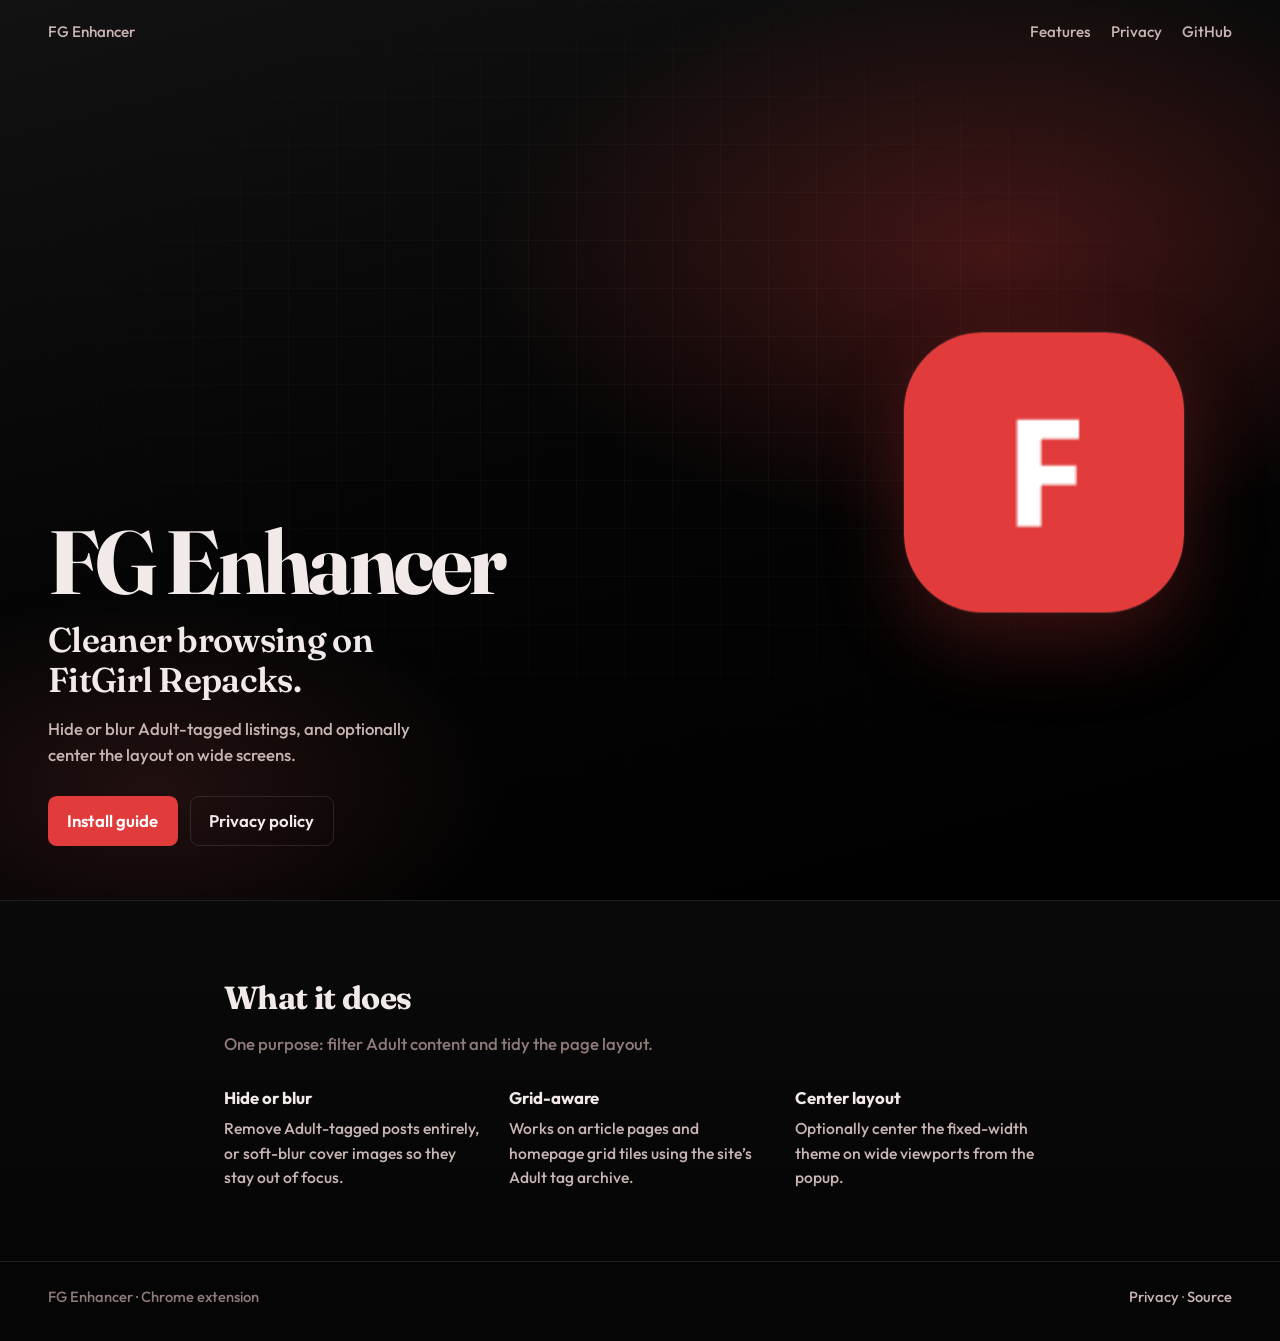
==== index.html @ 4203593f "Prepare FG Enhancer for Chrome Web Store and GitHub Pages. Unify branding, add store listing docs an" ====
<!DOCTYPE html>
<html lang="en">
  <head>
    <meta charset="utf-8" />
    <meta name="viewport" content="width=device-width, initial-scale=1" />
    <title>FG Enhancer</title>
    <meta
      name="description"
      content="Hide or blur Adult-tagged listings and optionally center the layout on fitgirl-repacks.site."
    />
    <link rel="icon" href="site/icon-48.png" type="image/png" />
    <link
      rel="preload"
      href="site/fonts/fraunces.woff2"
      as="font"
      type="font/woff2"
      crossorigin
    />
    <link
      rel="preload"
      href="site/fonts/outfit.woff2"
      as="font"
      type="font/woff2"
      crossorigin
    />
    <link rel="stylesheet" href="site.css" />
  </head>
  <body>
    <a class="skip" href="#main">Skip to content</a>

    <header class="site-header">
      <a href="./">FG Enhancer</a>
      <nav class="nav" aria-label="Primary">
        <a href="#features">Features</a>
        <a href="privacy.html">Privacy</a>
        <a href="https://github.com/nadeem-elbarbari/Fitgirl-Enhancer">GitHub</a>
      </nav>
    </header>

    <main id="main">
      <section class="hero" aria-labelledby="brand">
        <div class="hero-mark">
          <img
            src="site/icon-128.png"
            width="128"
            height="128"
            alt=""
            fetchpriority="high"
          />
        </div>
        <div class="hero-copy">
          <p class="brand" id="brand">FG Enhancer</p>
          <h1 class="headline">Cleaner browsing on FitGirl Repacks.</h1>
          <p class="lede">
            Hide or blur Adult-tagged listings, and optionally center the layout
            on wide screens.
          </p>
          <div class="cta-row">
            <a
              class="btn btn-primary"
              href="https://github.com/nadeem-elbarbari/Fitgirl-Enhancer#load-unpacked"
              >Install guide</a
            >
            <a class="btn btn-ghost" href="privacy.html">Privacy policy</a>
          </div>
        </div>
      </section>

      <section class="features" id="features" aria-labelledby="features-heading">
        <div class="features-inner">
          <h2 id="features-heading">What it does</h2>
          <p>One purpose: filter Adult content and tidy the page layout.</p>
          <ul class="feature-list">
            <li>
              <h3>Hide or blur</h3>
              <p>
                Remove Adult-tagged posts entirely, or soft-blur cover images so
                they stay out of focus.
              </p>
            </li>
            <li>
              <h3>Grid-aware</h3>
              <p>
                Works on article pages and homepage grid tiles using the site’s
                Adult tag archive.
              </p>
            </li>
            <li>
              <h3>Center layout</h3>
              <p>
                Optionally center the fixed-width theme on wide viewports from
                the popup.
              </p>
            </li>
          </ul>
        </div>
      </section>
    </main>

    <footer class="site-footer">
      <span>FG Enhancer · Chrome extension</span>
      <span>
        <a href="privacy.html">Privacy</a>
        ·
        <a href="https://github.com/nadeem-elbarbari/Fitgirl-Enhancer">Source</a>
      </span>
    </footer>
  </body>
</html>
---- site.css ----
@font-face {
  font-family: "Fraunces";
  font-style: normal;
  font-weight: 600 700;
  font-display: swap;
  src: url("site/fonts/fraunces.woff2") format("woff2");
}

@font-face {
  font-family: "Outfit";
  font-style: normal;
  font-weight: 500 700;
  font-display: swap;
  src: url("site/fonts/outfit.woff2") format("woff2");
}

:root {
  color-scheme: dark;
  --ink: #f2e9e9;
  --ink-soft: #c9b4b4;
  --muted: #8f7a7a;
  --accent: #e23b3b;
  --accent-bright: #ff6b6b;
  --line: rgb(242 233 233 / 0.12);
  --bg: #050505;
  --ease: cubic-bezier(0.22, 1, 0.36, 1);
  accent-color: var(--accent);
}

*,
*::before,
*::after {
  box-sizing: border-box;
}

html {
  scroll-behavior: smooth;
}

body {
  margin: 0;
  min-height: 100dvh;
  color: var(--ink);
  background: var(--bg);
  font-family: "Outfit", "Segoe UI", sans-serif;
  font-weight: 500;
  font-size: 1.05rem;
  line-height: 1.55;
  -webkit-font-smoothing: antialiased;
}

a {
  color: var(--accent-bright);
  text-underline-offset: 0.18em;
}

a:hover {
  color: #fff;
}

.skip {
  position: absolute;
  left: 1rem;
  top: 1rem;
  padding: 0.5rem 0.75rem;
  background: #161616;
  color: var(--ink);
  border-radius: 0.4rem;
  transform: translateY(-150%);
  transition: transform 160ms var(--ease);
  z-index: 10;
}

.skip:focus {
  transform: translateY(0);
  outline: 2px solid var(--accent);
  outline-offset: 2px;
}

.site-header {
  position: absolute;
  inset: 0 0 auto;
  z-index: 2;
  display: flex;
  justify-content: space-between;
  align-items: center;
  padding: 1.25rem clamp(1.25rem, 4vw, 3rem);
}

.site-header a {
  color: var(--ink-soft);
  text-decoration: none;
  font-size: 0.95rem;
}

.site-header a:hover,
.site-header a[aria-current="page"] {
  color: var(--ink);
}

.nav {
  display: flex;
  gap: 1.25rem;
}

.hero {
  position: relative;
  isolation: isolate;
  min-height: 100dvh;
  display: grid;
  align-items: end;
  padding: clamp(5.5rem, 12vh, 7rem) clamp(1.25rem, 4vw, 3rem) clamp(2.5rem, 6vh, 4rem);
  overflow: hidden;
}

.hero::before {
  content: "";
  position: absolute;
  inset: 0;
  z-index: -2;
  background:
    radial-gradient(ellipse 70% 55% at 78% 28%, rgb(226 59 59 / 0.28), transparent 58%),
    radial-gradient(ellipse 50% 40% at 12% 88%, rgb(255 107 107 / 0.12), transparent 55%),
    linear-gradient(165deg, #121212 0%, #050505 48%, #000 100%);
  animation: glow 10s ease-in-out infinite alternate;
}

.hero::after {
  content: "";
  position: absolute;
  inset: 0;
  z-index: -1;
  background-image:
    linear-gradient(rgb(242 233 233 / 0.035) 1px, transparent 1px),
    linear-gradient(90deg, rgb(242 233 233 / 0.035) 1px, transparent 1px);
  background-size: 48px 48px;
  mask-image: radial-gradient(ellipse 75% 70% at 50% 40%, #000 20%, transparent 75%);
  pointer-events: none;
}

.hero-copy {
  max-width: 36rem;
}

.brand {
  margin: 0 0 1rem;
  font-family: "Fraunces", Georgia, serif;
  font-size: clamp(3.2rem, 9vw, 5.6rem);
  font-weight: 700;
  letter-spacing: -0.04em;
  line-height: 0.95;
  animation: rise 700ms var(--ease) both;
}

.headline {
  margin: 0;
  max-width: 18ch;
  font-family: "Fraunces", Georgia, serif;
  font-size: clamp(1.55rem, 3.4vw, 2.15rem);
  font-weight: 600;
  letter-spacing: -0.02em;
  line-height: 1.15;
  color: var(--ink);
  animation: rise 760ms var(--ease) 60ms both;
}

.lede {
  margin: 1rem 0 0;
  max-width: 34ch;
  color: var(--ink-soft);
  font-size: 1.05rem;
  animation: rise 820ms var(--ease) 110ms both;
}

.cta-row {
  display: flex;
  flex-wrap: wrap;
  gap: 0.75rem;
  margin-top: 1.75rem;
  animation: rise 880ms var(--ease) 160ms both;
}

.btn {
  display: inline-flex;
  align-items: center;
  justify-content: center;
  min-height: 2.75rem;
  padding: 0.7rem 1.15rem;
  border-radius: 0.55rem;
  border: 1px solid transparent;
  font: inherit;
  font-weight: 600;
  text-decoration: none;
  transition:
    transform 180ms var(--ease),
    background-color 180ms var(--ease),
    border-color 180ms var(--ease),
    color 180ms var(--ease);
}

.btn:focus-visible {
  outline: 2px solid var(--accent-bright);
  outline-offset: 3px;
}

.btn-primary {
  background: var(--accent);
  color: #fff;
}

.btn-primary:hover {
  background: var(--accent-bright);
  color: #fff;
  transform: translateY(-2px);
}

.btn-ghost {
  background: transparent;
  border-color: var(--line);
  color: var(--ink);
}

.btn-ghost:hover {
  border-color: rgb(242 233 233 / 0.35);
  color: #fff;
  transform: translateY(-2px);
}

.hero-mark {
  position: absolute;
  right: clamp(1rem, 8vw, 6rem);
  top: 50%;
  width: min(42vw, 280px);
  aspect-ratio: 1;
  translate: 0 -42%;
  border-radius: 28%;
  box-shadow:
    0 0 0 1px rgb(242 233 233 / 0.08),
    0 30px 80px rgb(226 59 59 / 0.25);
  animation: float-in 900ms var(--ease) 80ms both, drift 7s ease-in-out 1s infinite alternate;
}

.hero-mark img {
  display: block;
  width: 100%;
  height: 100%;
  object-fit: cover;
  border-radius: inherit;
}

.features {
  padding: clamp(3rem, 8vh, 5rem) clamp(1.25rem, 4vw, 3rem);
  border-top: 1px solid var(--line);
  background: linear-gradient(180deg, #0a0a0a, #050505);
}

.features-inner {
  max-width: 52rem;
  margin: 0 auto;
}

.features h2 {
  margin: 0 0 0.5rem;
  font-family: "Fraunces", Georgia, serif;
  font-size: clamp(1.6rem, 3vw, 2rem);
  letter-spacing: -0.02em;
}

.features > .features-inner > p {
  margin: 0 0 1.75rem;
  color: var(--muted);
  max-width: 40ch;
}

.feature-list {
  margin: 0;
  padding: 0;
  list-style: none;
  display: grid;
  gap: 1.25rem;
}

@media (min-width: 720px) {
  .feature-list {
    grid-template-columns: repeat(3, 1fr);
    gap: 1.5rem;
  }
}

.feature-list h3 {
  margin: 0 0 0.35rem;
  font-size: 1.05rem;
  font-weight: 700;
}

.feature-list p {
  margin: 0;
  color: var(--ink-soft);
  font-size: 0.98rem;
}

.site-footer {
  padding: 1.5rem clamp(1.25rem, 4vw, 3rem) 2rem;
  border-top: 1px solid var(--line);
  color: var(--muted);
  font-size: 0.92rem;
  display: flex;
  flex-wrap: wrap;
  gap: 0.75rem 1.25rem;
  justify-content: space-between;
}

.site-footer a {
  color: var(--ink-soft);
  text-decoration: none;
}

.site-footer a:hover {
  color: var(--ink);
}

/* Privacy page */
.page {
  min-height: 100dvh;
  display: flex;
  flex-direction: column;
}

.page-main {
  flex: 1;
  width: min(42rem, 100%);
  margin: 0 auto;
  padding: 6.5rem clamp(1.25rem, 4vw, 2rem) 3rem;
}

.page-main h1 {
  margin: 0 0 0.35rem;
  font-family: "Fraunces", Georgia, serif;
  font-size: clamp(2rem, 5vw, 2.6rem);
  letter-spacing: -0.03em;
  line-height: 1.1;
}

.updated {
  margin: 0 0 2rem;
  color: var(--muted);
  font-size: 0.95rem;
}

.page-main h2 {
  margin: 2rem 0 0.65rem;
  font-family: "Fraunces", Georgia, serif;
  font-size: 1.25rem;
  letter-spacing: -0.02em;
}

.page-main p,
.page-main li {
  color: var(--ink-soft);
}

.page-main ul {
  padding-left: 1.2rem;
}

.page-main code {
  font-size: 0.92em;
  color: var(--ink);
  background: rgb(242 233 233 / 0.06);
  padding: 0.1em 0.35em;
  border-radius: 0.3rem;
}

.page-header {
  position: sticky;
  top: 0;
  z-index: 2;
  display: flex;
  justify-content: space-between;
  align-items: center;
  gap: 1rem;
  padding: 1rem clamp(1.25rem, 4vw, 3rem);
  background: rgb(5 5 5 / 0.85);
  backdrop-filter: blur(12px);
  border-bottom: 1px solid var(--line);
}

.page-header .brand-link {
  font-family: "Fraunces", Georgia, serif;
  font-weight: 700;
  font-size: 1.2rem;
  letter-spacing: -0.03em;
  color: var(--ink);
  text-decoration: none;
}

.page-header .brand-link:hover {
  color: var(--accent-bright);
}

@media (max-width: 720px) {
  .hero {
    align-items: start;
    padding-top: 5.5rem;
  }

  .hero-mark {
    position: relative;
    right: auto;
    top: auto;
    translate: none;
    width: min(42vw, 140px);
    margin: 0 0 1.5rem;
    animation: float-in 700ms var(--ease) both;
  }

  .hero-copy {
    order: 1;
  }
}

@media (prefers-reduced-motion: reduce) {
  *,
  *::before,
  *::after {
    animation: none !important;
    transition: none !important;
  }
}

@keyframes rise {
  from {
    opacity: 0;
    transform: translateY(16px);
  }
  to {
    opacity: 1;
    transform: translateY(0);
  }
}

@keyframes float-in {
  from {
    opacity: 0;
    transform: scale(0.92) translateY(12px);
  }
  to {
    opacity: 1;
    transform: scale(1) translateY(0);
  }
}

@keyframes drift {
  from {
    transform: translateY(0);
  }
  to {
    transform: translateY(-10px);
  }
}

@keyframes glow {
  from {
    filter: saturate(1);
  }
  to {
    filter: saturate(1.2) brightness(1.05);
  }
}
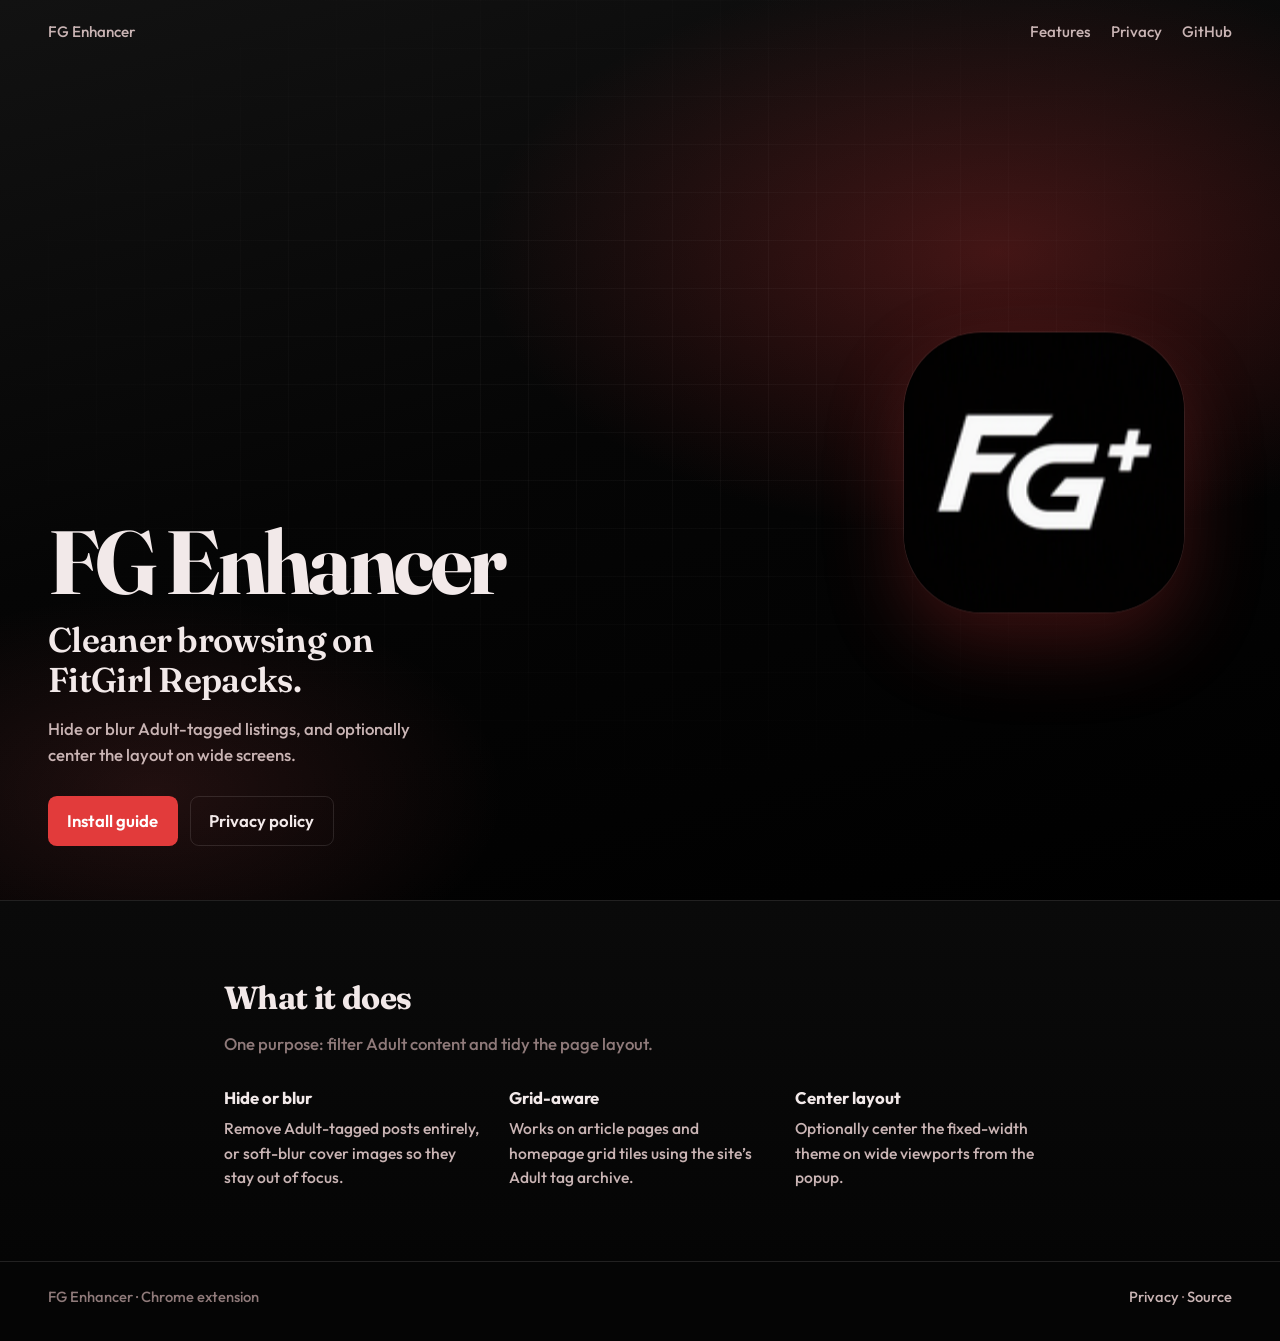
==== commit dcd1c1ce: "small improvements for homepage" ====
--- a/index.html
+++ b/index.html
@@ -58,7 +58,7 @@
           <div class="cta-row">
             <a
               class="btn btn-primary"
-              href="https://github.com/nadeem-elbarbari/Fitgirl-Enhancer#load-unpacked"
+              href="https://github.com/nadeem-elbarbari/Fitgirl-Enhancer#install"
               >Install guide</a
             >
             <a class="btn btn-ghost" href="privacy.html">Privacy policy</a>
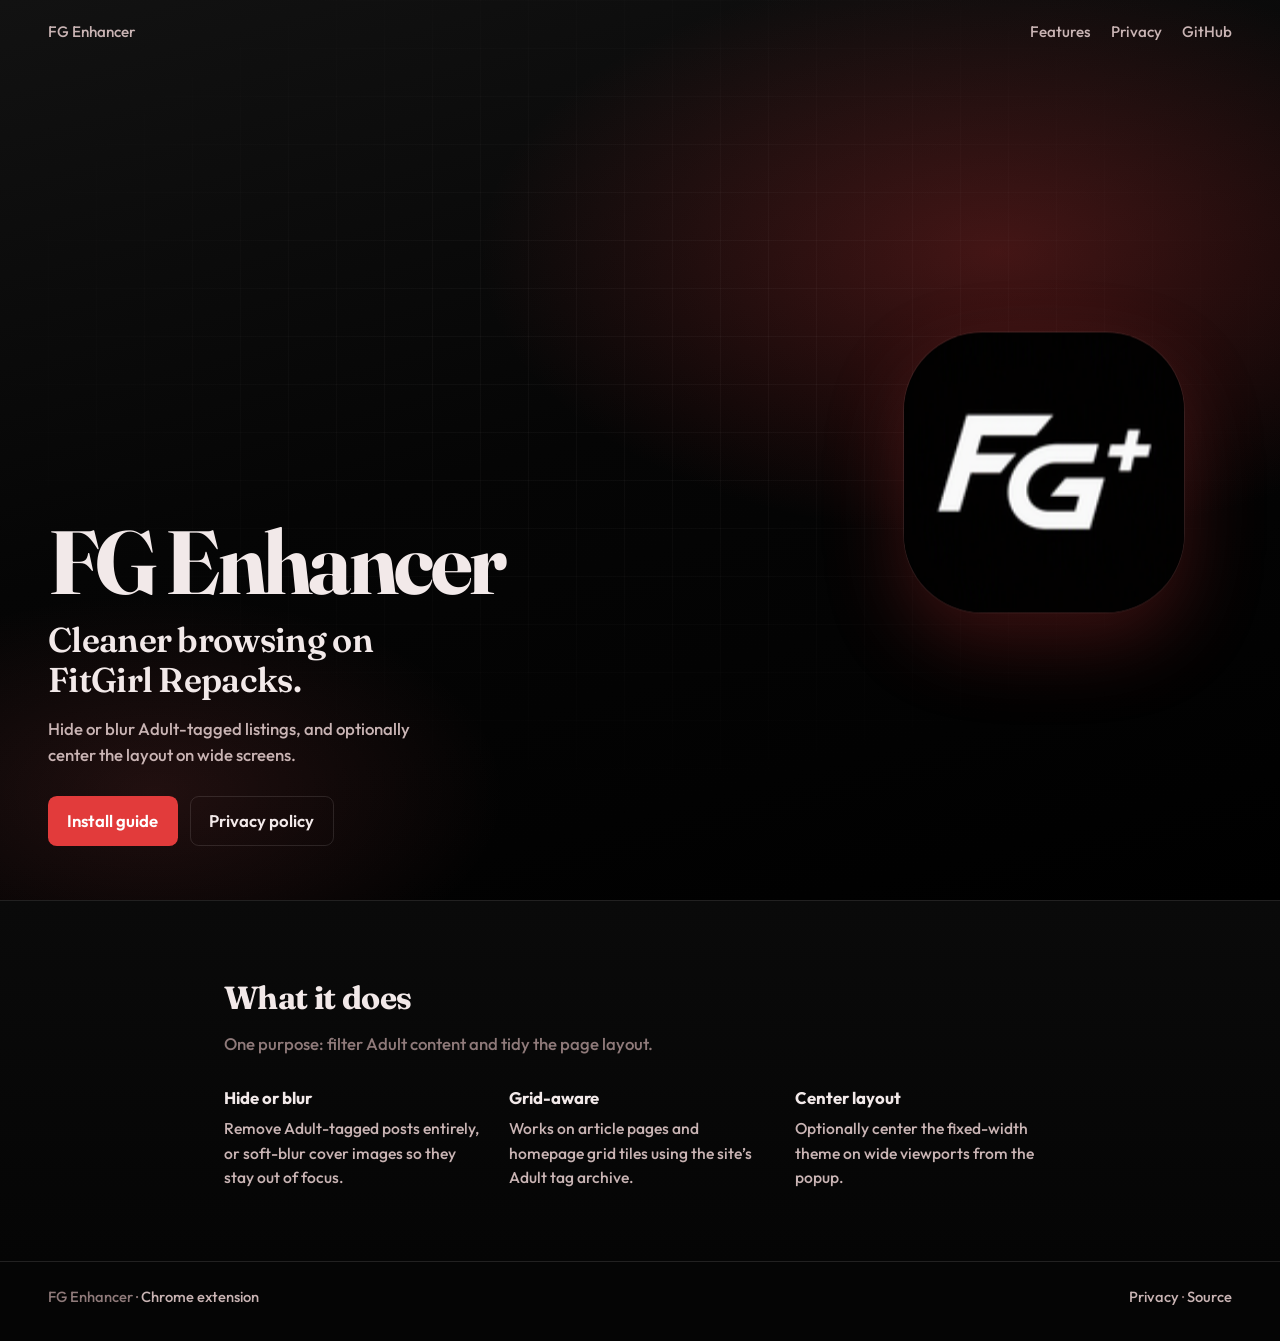
==== commit f759347d: "Link site footers to the Chrome Web Store listing." ====
--- a/index.html
+++ b/index.html
@@ -98,7 +98,13 @@
     </main>
 
     <footer class="site-footer">
-      <span>FG Enhancer · Chrome extension</span>
+      <span
+        >FG Enhancer ·
+        <a
+          href="https://chromewebstore.google.com/detail/fg-enhancer/lfepcojmhioimojmfkjkegngdeeldlnn"
+          >Chrome extension</a
+        ></span
+      >
       <span>
         <a href="privacy.html">Privacy</a>
         ·
